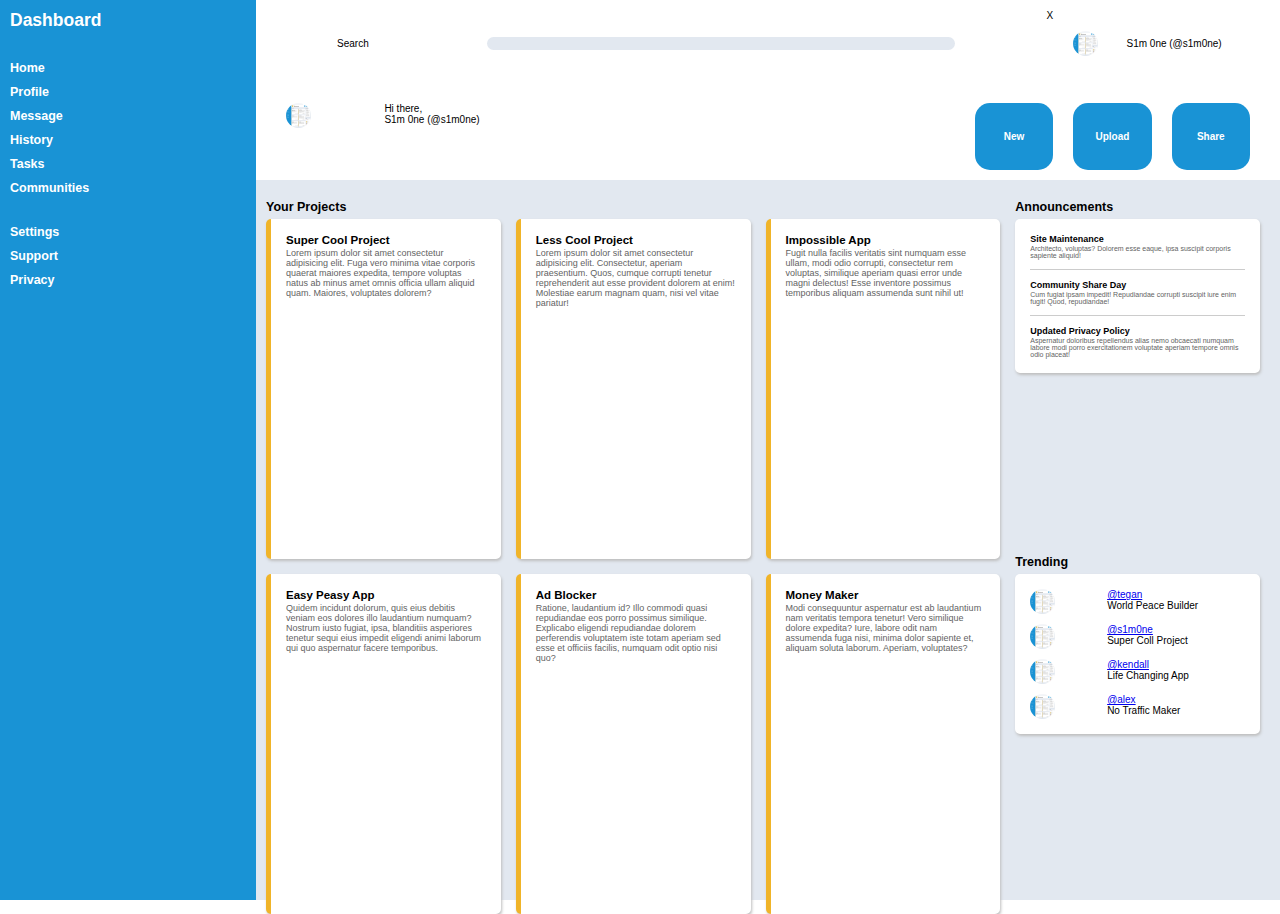
==== odin-admin-dashboard/index.html @ 862b1d37 "Odin Admin Dashboard: Initiate the project" ====
<!DOCTYPE html>
<html lang="en">

<head>
    <meta charset="UTF-8">
    <meta name="viewport" content="width=device-width, initial-scale=1.0">
    <title>Odin Admin Dashboard</title>
    <link rel="stylesheet" href="./assets/css/styles.css">
</head>

<body>
    <header>
        <form class="search-form" action="">
            <button type="submit">Search</button>
            <label for="search">Search box </label>
            <input type="text" name="search" id="search">
        </form>
        <div class="notifications">X</div>
        <div class="profile-link">
            <img src="./refs/dashboard-project.png" alt="Profile picture." width="25" height="25">
            <a class="name-link">S1m 0ne (@s1m0ne)</a>
        </div>
        <img src="./refs/dashboard-project.png" alt="Profile picture." width="25" height="25">
        <div class="name-greeting">
            <div class="greeting">Hi there,</div>
            <div class="name">S1m 0ne (@s1m0ne)</div>
        </div>
        <button type="button" class="blue-btn">New</button>
        <button type="button" class="blue-btn">Upload</button>
        <button type="button" class="blue-btn">Share</button>
    </header>
    <nav>
        <div><span class="logo"></span>Dashboard</div>
        <ul class="main-links">
            <li class="main-link"><span class="icon"></span>Home</li>
            <li class="main-link"><span class="icon"></span>Profile</li>
            <li class="main-link"><span class="icon"></span>Message</li>
            <li class="main-link"><span class="icon"></span>History</li>
            <li class="main-link"><span class="icon"></span>Tasks</li>
            <li class="main-link"><span class="icon"></span>Communities</li>
        </ul>
        <ul class="conf-links">
            <li class="conf-link"><span class="icon"></span>Settings</li>
            <li class="conf-link"><span class="icon"></span>Support</li>
            <li class="conf-link"><span class="icon"></span>Privacy</li>
        </ul>
    </nav>
    <main>
        <section class="projects">
            <div class="sec-title">Your Projects</div>
            <div class="cards">
                <div class="card">
                    <div class="card-title">Super Cool Project</div>
                    <div class="card-body">
                        Lorem ipsum dolor sit amet consectetur adipisicing elit. Fuga vero minima vitae corporis quaerat
                        maiores expedita, tempore voluptas natus ab minus amet omnis officia ullam aliquid quam.
                        Maiores,
                        voluptates dolorem?
                    </div>
                    <div class="card-footer"></div>
                </div>
                <div class="card">
                    <div class="card-title">Less Cool Project</div>
                    <div class="card-body">
                        Lorem ipsum dolor sit amet consectetur adipisicing elit. Consectetur, aperiam praesentium. Quos,
                        cumque corrupti tenetur reprehenderit aut esse provident dolorem at enim! Molestiae earum magnam
                        quam, nisi vel vitae pariatur!
                    </div>
                    <div class="card-footer"></div>
                </div>
                <div class="card">
                    <div class="card-title">Impossible App</div>
                    <div class="card-body">
                        Fugit nulla facilis veritatis sint numquam esse ullam, modi odio corrupti, consectetur rem
                        voluptas,
                        similique aperiam quasi error unde magni delectus! Esse inventore possimus temporibus aliquam
                        assumenda sunt nihil ut!
                    </div>
                    <div class="card-footer"></div>
                </div>
                <div class="card">
                    <div class="card-title">Easy Peasy App</div>
                    <div class="card-body">
                        Quidem incidunt dolorum, quis eius debitis veniam eos dolores illo laudantium numquam? Nostrum
                        iusto
                        fugiat, ipsa, blanditiis asperiores tenetur sequi eius impedit eligendi animi laborum qui quo
                        aspernatur facere temporibus.
                    </div>
                    <div class="card-footer"></div>
                </div>
                <div class="card">
                    <div class="card-title">Ad Blocker</div>
                    <div class="card-body">
                        Ratione, laudantium id? Illo commodi quasi repudiandae eos porro possimus similique. Explicabo
                        eligendi repudiandae dolorem perferendis voluptatem iste totam aperiam sed esse et officiis
                        facilis,
                        numquam odit optio nisi quo?
                    </div>
                    <div class="card-footer"></div>
                </div>
                <div class="card">
                    <div class="card-title">Money Maker</div>
                    <div class="card-body">
                        Modi consequuntur aspernatur est ab laudantium nam veritatis tempora tenetur! Vero similique
                        dolore
                        expedita? Iure, labore odit nam assumenda fuga nisi, minima dolor sapiente et, aliquam soluta
                        laborum. Aperiam, voluptates?
                    </div>
                    <div class="card-footer"></div>
                </div>
            </div>
        </section>
        <section class="announcements">
            <div class="sec-title">Announcements</div>
            <div class="card">
                <div class="announcement">
                    <div class="announce-head">Site Maintenance</div>
                    <div class="announce-body">
                        Architecto, voluptas? Dolorem esse eaque, ipsa
                        suscipit corporis sapiente aliquid!
                    </div>
                </div>
                <div class="announcement">
                    <div class="announce-head">Community Share Day</div>
                    <div class="announce-body">
                        Cum fugiat ipsam impedit! Repudiandae corrupti suscipit iure
                        enim fugit! Quod, repudiandae!
                    </div>
                </div>
                <div class="announcement">
                    <div class="announce-head">Updated Privacy Policy</div>
                    <div class="announce-body">
                        Aspernatur doloribus repellendus alias nemo obcaecati numquam labore modi porro exercitationem
                        voluptate aperiam tempore omnis odio placeat!
                    </div>
                </div>
            </div>
        </section>
        <section class="trending">
            <div class="sec-title">Trending</div>
            <div class="card trendy-profiles">
                <img src="./refs/dashboard-project.png" alt="Profile picture." width="25" height="25">
                <div class="trendy-info">
                    <div class="trendy-name"><a href="#">@tegan</a></div>
                    <div class="trendy-about">World Peace Builder</div>
                </div>
                <img src="./refs/dashboard-project.png" alt="Profile picture." width="25" height="25">
                <div class="trendy-info">
                    <div class="trendy-name"><a href="#">@s1m0ne</a></div>
                    <div class="trendy-about">Super Coll Project</div>
                </div>
                <img src="./refs/dashboard-project.png" alt="Profile picture." width="25" height="25">
                <div class="trendy-info">
                    <div class="trendy-name"><a href="#">@kendall</a></div>
                    <div class="trendy-about">Life Changing App</div>
                </div>
                <img src="./refs/dashboard-project.png" alt="Profile picture." width="25" height="25">
                <div class="trendy-info">
                    <div class="trendy-name"><a href="#">@alex</a></div>
                    <div class="trendy-about">No Traffic Maker</div>
                </div>
            </div>
        </section>
    </main>
</body>

</html>
---- odin-admin-dashboard/assets/css/styles.css ----
:root {
    font-size: 10px;

    --odin-blue: #1993d5;
    --odin-orange: #f0b429;
    --odin-mid-gray: #e2e8f0;
    --odin-dark-gray: #636363;
    --odin-box-shadow: 1px 2px 3px 0px #bfbfbf;
}

h1,
h2,
h3,
h4,
h5,
h6 {
    margin: 0;
    padding: 0;
    font-weight: bold;
}

ul {
    list-style: none;
    padding: 0;
    margin: 0;
}


input,
button {
    -webkit-appearance: none;
    appearance: none;
    border: none;
    outline: none;
    box-shadow: none;
    font: inherit;
}

button {
    cursor: pointer;
}

img {
    aspect-ratio: 1;
    border-radius: 50%;
}

html {
    box-sizing: border-box;
    font-size: 100%;
    font-family: sans-serif;
}

*,
*::before,
*::after {
    box-sizing: inherit;
}

body {
    margin: 0;
    padding: 0;
    height: 100vh;
    height: 100svh;
    display: grid;
    grid-template-columns: 1fr 4fr;
    grid-template-rows: 1fr 4fr;
}

header {
    grid-column: 2;
    background-color: #fff;
    padding: 1rem 3rem;
    display: grid;
    grid-template-columns: repeat(10, 1fr);
    gap: 2.5rem 2rem;

    >form {
        grid-column: 1 / 8;
        display: grid;
        grid-template-columns: 2fr 1fr 7fr;
        align-items: center;

        label {
            visibility: hidden;
            width: .5rem;
            padding: 0;
            margin: 0;
        }

        input {
            background-color: var(--odin-mid-gray);
            border-radius: 1rem;
            width: auto;
            margin: 0;
        }

        button {
            background-color: transparent;
            padding: 0;
            margin: 0;
        }
    }

    div.notifications {
        justify-self: end;
    }

    div.profile-link {
        grid-column: 9 / 11;
        display: grid;
        grid-template-columns: auto auto;
        align-items: center;
    }

    div.name-greeting {
        grid-column: 2 / 8;
    }

    button.blue-btn {
        padding: .5rem 2rem;
        background-color: var(--odin-blue);
        border-radius: 1.5rem;
        color: #fff;
        font-weight: bold;
    }
}

nav {
    grid-column: 1;
    grid-row: 1 / -1;
    background-color: var(--odin-blue);
    padding: 1rem;
    font-size: 1.25rem;
    font-weight: bold;
    color: #fff;
    display: grid;
    grid-template-columns: 1fr;
    align-content: start;
    row-gap: 3rem;

    >div:first-of-type {
        font-size: 1.75rem;
    }

    li:not(:last-of-type) {
        margin-bottom: 1rem;
    }
}

main {
    grid-column: 2;
    grid-row: 2 / -1;
    background-color: var(--odin-mid-gray);
    padding: 2rem 1rem;
    padding-right: 2rem;
    display: grid;
    grid-template-columns: 3fr 1fr;
    grid-template-rows: 50% 50%;
    gap: 1.5rem;

    .sec-title {
        font-size: 1.25rem;
        font-weight: bold;
        margin-bottom: .5rem;
    }

    .card {
        background-color: #fff;
        border-radius: .5rem;
        box-shadow: var(--odin-box-shadow);
        padding: 1.5rem;
    }

    .projects {
        grid-column: 1;
        grid-row: 1 / 3;

        .cards {
            grid-row: 1 / 3;
            height: 100%;
            display: grid;
            grid-template-columns: repeat(auto-fit, minmax(20rem, 1fr));
            gap: 1.5rem;
            align-items: stretch;

            .card {
                border-left: .5rem solid var(--odin-orange);
                /* height: 12rem; */

                .card-title {
                    font-size: 1.15rem;
                    font-weight: bold;
                    margin-bottom: .15rem;
                }

                .card-body {
                    font-size: 90%;
                    color: var(--odin-dark-gray);
                }
            }
        }
    }

    .announcements {

        .announcement {
            .announce-head {
                font-size: 90%;
                font-weight: bold;
                margin-bottom: .1rem;
            }

            .announce-body {
                font-size: 70%;
                color: var(--odin-dark-gray);
            }

            &:not(:last-of-type) {
                border-bottom: 1px solid #ccc;
                padding-bottom: 1rem;
                margin-bottom: 1rem;
            }
        }
    }

    .trending {

        .trendy-profiles {
            display: grid;
            grid-template-columns: auto auto;
            gap: 1rem .5rem;
        }
    }
}
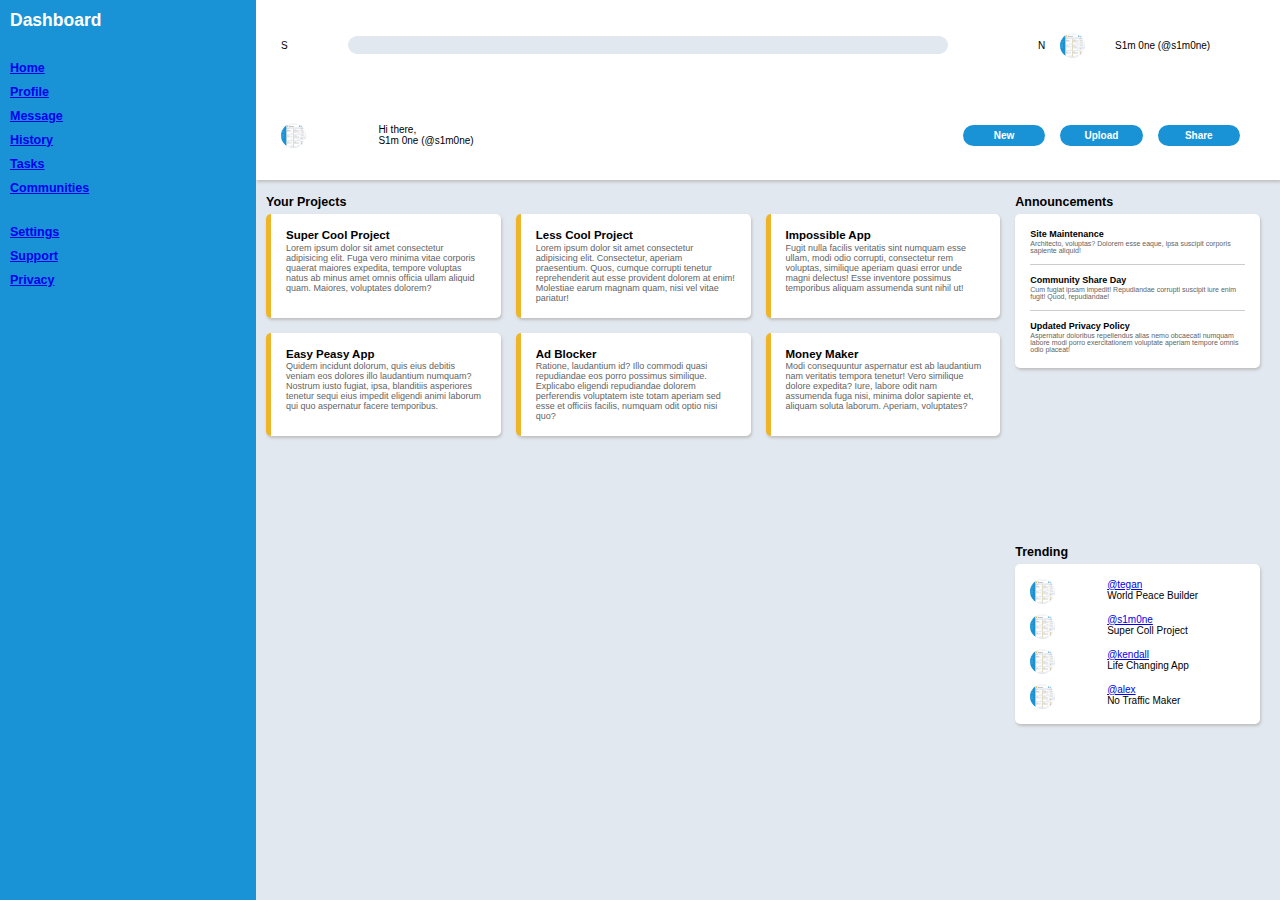
==== commit 816187e2: "Odin Admin Dashboard: First setup the layout" ====
--- a/odin-admin-dashboard/index.html
+++ b/odin-admin-dashboard/index.html
@@ -11,11 +11,13 @@
 <body>
     <header>
         <form class="search-form" action="">
-            <button type="submit">Search</button>
-            <label for="search">Search box </label>
-            <input type="text" name="search" id="search">
+            <button type="submit">S</button>
+            <label for="search">
+                <span>Search</span>
+                <input type="text" name="search" id="search">
+            </label>
         </form>
-        <div class="notifications">X</div>
+        <div class="notifications">N</div>
         <div class="profile-link">
             <img src="./refs/dashboard-project.png" alt="Profile picture." width="25" height="25">
             <a class="name-link">S1m 0ne (@s1m0ne)</a>
@@ -32,17 +34,17 @@
     <nav>
         <div><span class="logo"></span>Dashboard</div>
         <ul class="main-links">
-            <li class="main-link"><span class="icon"></span>Home</li>
-            <li class="main-link"><span class="icon"></span>Profile</li>
-            <li class="main-link"><span class="icon"></span>Message</li>
-            <li class="main-link"><span class="icon"></span>History</li>
-            <li class="main-link"><span class="icon"></span>Tasks</li>
-            <li class="main-link"><span class="icon"></span>Communities</li>
+            <li class="main-link"><span class="icon"></span><a href="#">Home</a></li>
+            <li class="main-link"><span class="icon"></span><a href="#">Profile</a></li>
+            <li class="main-link"><span class="icon"></span><a href="#">Message</a></li>
+            <li class="main-link"><span class="icon"></span><a href="#">History</a></li>
+            <li class="main-link"><span class="icon"></span><a href="#">Tasks</a></li>
+            <li class="main-link"><span class="icon"></span><a href="#">Communities</a></li>
         </ul>
         <ul class="conf-links">
-            <li class="conf-link"><span class="icon"></span>Settings</li>
-            <li class="conf-link"><span class="icon"></span>Support</li>
-            <li class="conf-link"><span class="icon"></span>Privacy</li>
+            <li class="conf-link"><span class="icon"></span><a href="#">Settings</a></li>
+            <li class="conf-link"><span class="icon"></span><a href="#">Support</a></li>
+            <li class="conf-link"><span class="icon"></span><a href="#">Privacy</a></li>
         </ul>
     </nav>
     <main>
--- a/odin-admin-dashboard/assets/css/styles.css
+++ b/odin-admin-dashboard/assets/css/styles.css
@@ -58,6 +58,8 @@
 }
 
 body {
+
+    background-color: var(--odin-mid-gray);
     margin: 0;
     padding: 0;
     height: 100vh;
@@ -70,35 +72,49 @@
 header {
     grid-column: 2;
     background-color: #fff;
-    padding: 1rem 3rem;
+    padding: .25rem 2.5rem;
+    padding-right: 4rem;
+    box-shadow: var(--odin-box-shadow);
     display: grid;
     grid-template-columns: repeat(10, 1fr);
-    gap: 2.5rem 2rem;
+    align-items: center;
+    gap: .5rem 1.5rem;
 
     >form {
         grid-column: 1 / 8;
         display: grid;
-        grid-template-columns: 2fr 1fr 7fr;
+        grid-template-columns: 1fr 9fr;
         align-items: center;
-
-        label {
-            visibility: hidden;
-            width: .5rem;
-            padding: 0;
-            margin: 0;
-        }
-
-        input {
-            background-color: var(--odin-mid-gray);
-            border-radius: 1rem;
-            width: auto;
-            margin: 0;
-        }
 
         button {
             background-color: transparent;
             padding: 0;
             margin: 0;
+            text-align: left;
+        }
+
+        label {
+            padding: 0;
+            margin: 0;
+            position: relative;
+
+            span {
+                position: absolute;
+                top: .5rem;
+                left: 1rem;
+                color: var(--odin-mid-gray);
+                z-index: -1;
+                visibility: hidden;
+            }
+
+            input {
+                background-color: var(--odin-mid-gray);
+                border-radius: 1rem;
+                width: 100%;
+                margin: 0;
+                padding: .35rem .75rem;
+                color: var(--odin-dark-gray);
+            }
         }
     }
 
@@ -118,7 +134,7 @@
     }
 
     button.blue-btn {
-        padding: .5rem 2rem;
+        padding: .5rem 1.75rem;
         background-color: var(--odin-blue);
         border-radius: 1.5rem;
         color: #fff;
@@ -151,12 +167,11 @@
 main {
     grid-column: 2;
     grid-row: 2 / -1;
-    background-color: var(--odin-mid-gray);
-    padding: 2rem 1rem;
+    padding: 1.5rem 1rem;
     padding-right: 2rem;
     display: grid;
     grid-template-columns: 3fr 1fr;
-    grid-template-rows: 50% 50%;
+    grid-template-rows: auto auto;
     gap: 1.5rem;
 
     .sec-title {
@@ -177,8 +192,6 @@
         grid-row: 1 / 3;
 
         .cards {
-            grid-row: 1 / 3;
-            height: 100%;
             display: grid;
             grid-template-columns: repeat(auto-fit, minmax(20rem, 1fr));
             gap: 1.5rem;
@@ -203,6 +216,7 @@
     }
 
     .announcements {
+        grid-row: 1;
 
         .announcement {
             .announce-head {
@@ -225,6 +239,7 @@
     }
 
     .trending {
+        grid-row: 2;
 
         .trendy-profiles {
             display: grid;
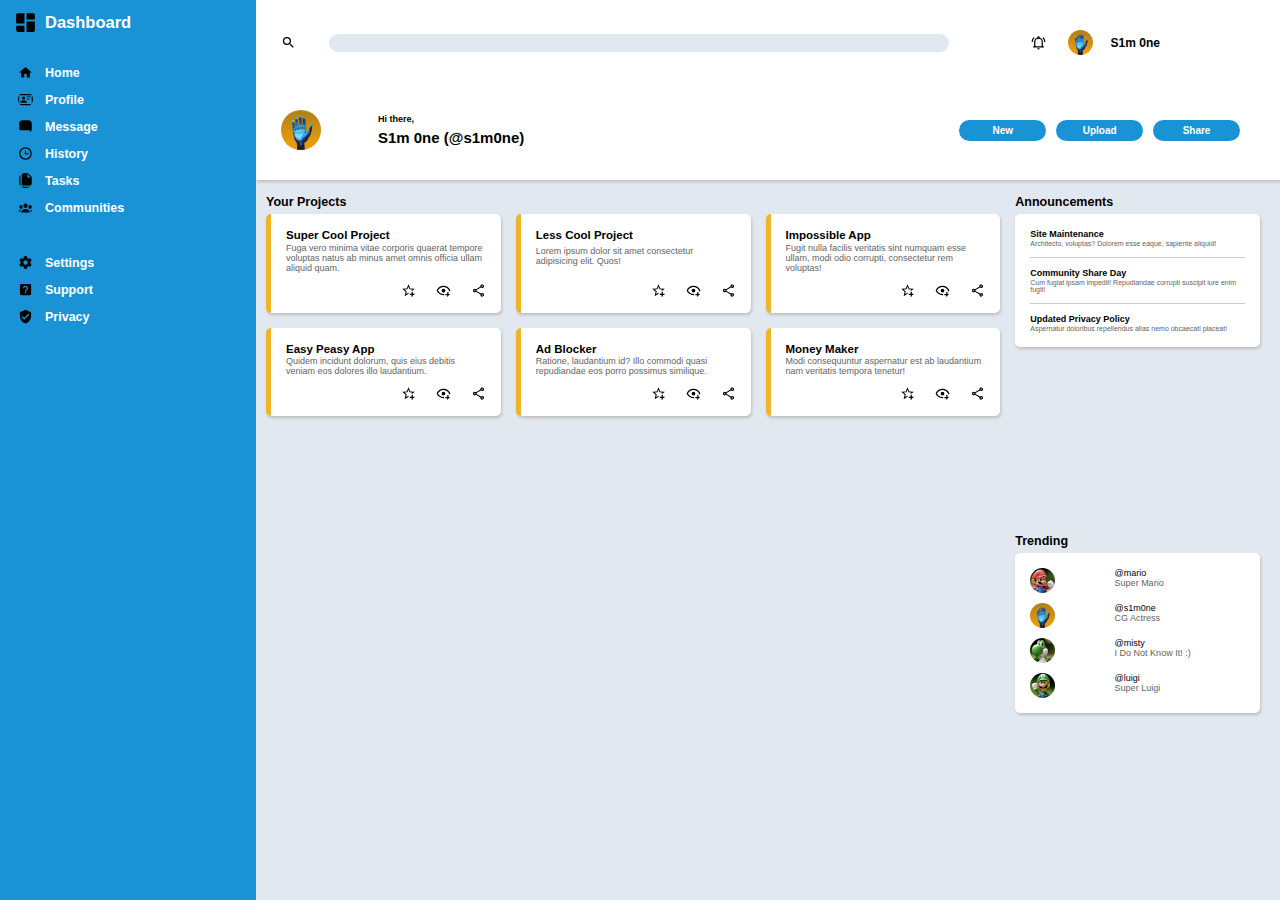
==== commit 110a3abb: "Odin Admin Dashboard: Add icons and images" ====
--- a/odin-admin-dashboard/index.html
+++ b/odin-admin-dashboard/index.html
@@ -11,18 +11,21 @@
 <body>
     <header>
         <form class="search-form" action="">
-            <button type="submit">S</button>
+            <button type="submit">
+                <img class="icon" src="./assets/icons/magnify.svg" alt="Magnify icon" width="15" height="15">
+            </button>
             <label for="search">
                 <span>Search</span>
                 <input type="text" name="search" id="search">
             </label>
         </form>
-        <div class="notifications">N</div>
+        <img class="notifications icon" src="./assets/icons/bell-ring-outline.svg" alt="Bell icon" width="15"
+            height="15">
         <div class="profile-link">
-            <img src="./refs/dashboard-project.png" alt="Profile picture." width="25" height="25">
-            <a class="name-link">S1m 0ne (@s1m0ne)</a>
+            <img src="./assets/images/cg-hand.jpg" alt="Profile picture" width="25" height="25">
+            <a class="name-link">S1m 0ne</a>
         </div>
-        <img src="./refs/dashboard-project.png" alt="Profile picture." width="25" height="25">
+        <img src="./assets/images/cg-hand.jpg" alt="Profile picture" width="40" height="40">
         <div class="name-greeting">
             <div class="greeting">Hi there,</div>
             <div class="name">S1m 0ne (@s1m0ne)</div>
@@ -32,19 +35,50 @@
         <button type="button" class="blue-btn">Share</button>
     </header>
     <nav>
-        <div><span class="logo"></span>Dashboard</div>
-        <ul class="main-links">
-            <li class="main-link"><span class="icon"></span><a href="#">Home</a></li>
-            <li class="main-link"><span class="icon"></span><a href="#">Profile</a></li>
-            <li class="main-link"><span class="icon"></span><a href="#">Message</a></li>
-            <li class="main-link"><span class="icon"></span><a href="#">History</a></li>
-            <li class="main-link"><span class="icon"></span><a href="#">Tasks</a></li>
-            <li class="main-link"><span class="icon"></span><a href="#">Communities</a></li>
-        </ul>
-        <ul class="conf-links">
-            <li class="conf-link"><span class="icon"></span><a href="#">Settings</a></li>
-            <li class="conf-link"><span class="icon"></span><a href="#">Support</a></li>
-            <li class="conf-link"><span class="icon"></span><a href="#">Privacy</a></li>
+        <ul class="nav-links">
+            <li class="nav-head">
+                <img class="logo icon" src="./assets/icons/view-dashboard.svg" alt="Dashboard icon" width="25"
+                    height="25">
+                <span>Dashboard</span>
+            </li>
+            <li class="nav-link main first">
+                <img class="icon" src="./assets/icons/home.svg" alt="Home icon" width="15" height="15">
+                <a href="#">Home</a>
+            </li>
+            <li class="nav-link main">
+                <img class="icon" src="./assets/icons/card-account-details-outline.svg" alt="Profile account icon"
+                    width="15" height="15">
+                <a href="#">Profile</a>
+            </li>
+            <li class="nav-link main">
+                <img class="icon" src="./assets/icons/message-reply.svg" alt="Message icon" width="15" height="15">
+                <a href="#">Message</a>
+            </li>
+            <li class="nav-link main">
+                <img class="icon" src="./assets/icons/clock-time-three-outline.svg" alt="Clock icon" width="15"
+                    height="15">
+                <a href="#">History</a>
+            </li>
+            <li class="nav-link main">
+                <img class="icon" src="./assets/icons/file-multiple.svg" alt="File icon" width="15" height="15">
+                <a href="#">Tasks</a>
+            </li>
+            <li class="nav-link main">
+                <img class="icon" src="./assets/icons/account-group.svg" alt="People group icon" width="15" height="15">
+                <a href="#">Communities</a>
+            </li>
+            <li class="nav-link conf first">
+                <img class="icon" src="./assets/icons/cog.svg" alt="Cog icon" width="15" height="15">
+                <a href="#">Settings</a>
+            </li>
+            <li class="nav-link conf">
+                <img class="icon" src="./assets/icons/help-box.svg" alt="Help icon" width="15" height="15">
+                <a href="#">Support</a>
+            </li>
+            <li class="nav-link conf">
+                <img class="icon" src="./assets/icons/shield-check.svg" alt="Shield icon" width="15" height="15">
+                <a href="#">Privacy</a>
+            </li>
         </ul>
     </nav>
     <main>
@@ -54,61 +88,88 @@
                 <div class="card">
                     <div class="card-title">Super Cool Project</div>
                     <div class="card-body">
-                        Lorem ipsum dolor sit amet consectetur adipisicing elit. Fuga vero minima vitae corporis quaerat
-                        maiores expedita, tempore voluptas natus ab minus amet omnis officia ullam aliquid quam.
-                        Maiores,
-                        voluptates dolorem?
-                    </div>
-                    <div class="card-footer"></div>
+                        Fuga vero minima vitae corporis quaerat tempore voluptas natus ab minus amet omnis officia ullam
+                        aliquid quam.
+                    </div>
+                    <div class="card-footer">
+                        <img class="icon" src="./assets/icons/star-plus-outline.svg" alt="Star plus icon" width="15"
+                            height="15">
+                        <img class="icon" src="./assets/icons/eye-plus-outline.svg" alt="Eye plus icon" width="15"
+                            height="15">
+                        <img class="icon" src="./assets/icons/share-variant-outline.svg" alt="Share icon" width="15"
+                            height="15">
+                    </div>
                 </div>
                 <div class="card">
                     <div class="card-title">Less Cool Project</div>
                     <div class="card-body">
-                        Lorem ipsum dolor sit amet consectetur adipisicing elit. Consectetur, aperiam praesentium. Quos,
-                        cumque corrupti tenetur reprehenderit aut esse provident dolorem at enim! Molestiae earum magnam
-                        quam, nisi vel vitae pariatur!
-                    </div>
-                    <div class="card-footer"></div>
+                        Lorem ipsum dolor sit amet consectetur adipisicing elit. Quos!
+                    </div>
+                    <div class="card-footer">
+                        <img class="icon" src="./assets/icons/star-plus-outline.svg" alt="Star plus icon" width="15"
+                            height="15">
+                        <img class="icon" src="./assets/icons/eye-plus-outline.svg" alt="Eye plus icon" width="15"
+                            height="15">
+                        <img class="icon" src="./assets/icons/share-variant-outline.svg" alt="Share icon" width="15"
+                            height="15">
+                    </div>
                 </div>
                 <div class="card">
                     <div class="card-title">Impossible App</div>
                     <div class="card-body">
                         Fugit nulla facilis veritatis sint numquam esse ullam, modi odio corrupti, consectetur rem
-                        voluptas,
-                        similique aperiam quasi error unde magni delectus! Esse inventore possimus temporibus aliquam
-                        assumenda sunt nihil ut!
-                    </div>
-                    <div class="card-footer"></div>
+                        voluptas!
+                    </div>
+                    <div class="card-footer">
+                        <img class="icon" src="./assets/icons/star-plus-outline.svg" alt="Star plus icon" width="15"
+                            height="15">
+                        <img class="icon" src="./assets/icons/eye-plus-outline.svg" alt="Eye plus icon" width="15"
+                            height="15">
+                        <img class="icon" src="./assets/icons/share-variant-outline.svg" alt="Share icon" width="15"
+                            height="15">
+                    </div>
                 </div>
                 <div class="card">
                     <div class="card-title">Easy Peasy App</div>
                     <div class="card-body">
-                        Quidem incidunt dolorum, quis eius debitis veniam eos dolores illo laudantium numquam? Nostrum
-                        iusto
-                        fugiat, ipsa, blanditiis asperiores tenetur sequi eius impedit eligendi animi laborum qui quo
-                        aspernatur facere temporibus.
-                    </div>
-                    <div class="card-footer"></div>
+                        Quidem incidunt dolorum, quis eius debitis veniam eos dolores illo laudantium.
+                    </div>
+                    <div class="card-footer">
+                        <img class="icon" src="./assets/icons/star-plus-outline.svg" alt="Star plus icon" width="15"
+                            height="15">
+                        <img class="icon" src="./assets/icons/eye-plus-outline.svg" alt="Eye plus icon" width="15"
+                            height="15">
+                        <img class="icon" src="./assets/icons/share-variant-outline.svg" alt="Share icon" width="15"
+                            height="15">
+                    </div>
                 </div>
                 <div class="card">
                     <div class="card-title">Ad Blocker</div>
                     <div class="card-body">
-                        Ratione, laudantium id? Illo commodi quasi repudiandae eos porro possimus similique. Explicabo
-                        eligendi repudiandae dolorem perferendis voluptatem iste totam aperiam sed esse et officiis
-                        facilis,
-                        numquam odit optio nisi quo?
-                    </div>
-                    <div class="card-footer"></div>
+                        Ratione, laudantium id? Illo commodi quasi repudiandae eos porro possimus similique.
+                    </div>
+                    <div class="card-footer">
+                        <img class="icon" src="./assets/icons/star-plus-outline.svg" alt="Star plus icon" width="15"
+                            height="15">
+                        <img class="icon" src="./assets/icons/eye-plus-outline.svg" alt="Eye plus icon" width="15"
+                            height="15">
+                        <img class="icon" src="./assets/icons/share-variant-outline.svg" alt="Share icon" width="15"
+                            height="15">
+                    </div>
                 </div>
                 <div class="card">
                     <div class="card-title">Money Maker</div>
                     <div class="card-body">
-                        Modi consequuntur aspernatur est ab laudantium nam veritatis tempora tenetur! Vero similique
-                        dolore
-                        expedita? Iure, labore odit nam assumenda fuga nisi, minima dolor sapiente et, aliquam soluta
-                        laborum. Aperiam, voluptates?
-                    </div>
-                    <div class="card-footer"></div>
+                        Modi consequuntur aspernatur est ab laudantium nam veritatis tempora tenetur!
+                    </div>
+                    <div class="card-footer">
+                        <img class="icon" src="./assets/icons/star-plus-outline.svg" alt="Star plus icon" width="15"
+                            height="15">
+                        <img class="icon" src="./assets/icons/eye-plus-outline.svg" alt="Eye plus icon" width="15"
+                            height="15">
+                        <img class="icon" src="./assets/icons/share-variant-outline.svg" alt="Share icon" width="15"
+                            height="15">
+                    </div>
                 </div>
             </div>
         </section>
@@ -118,22 +179,20 @@
                 <div class="announcement">
                     <div class="announce-head">Site Maintenance</div>
                     <div class="announce-body">
-                        Architecto, voluptas? Dolorem esse eaque, ipsa
-                        suscipit corporis sapiente aliquid!
+                        Architecto, voluptas? Dolorem esse eaque, sapiente aliquid!
                     </div>
                 </div>
                 <div class="announcement">
                     <div class="announce-head">Community Share Day</div>
                     <div class="announce-body">
                         Cum fugiat ipsam impedit! Repudiandae corrupti suscipit iure
-                        enim fugit! Quod, repudiandae!
+                        enim fugit!
                     </div>
                 </div>
                 <div class="announcement">
                     <div class="announce-head">Updated Privacy Policy</div>
                     <div class="announce-body">
-                        Aspernatur doloribus repellendus alias nemo obcaecati numquam labore modi porro exercitationem
-                        voluptate aperiam tempore omnis odio placeat!
+                        Aspernatur doloribus repellendus alias nemo obcaecati placeat!
                     </div>
                 </div>
             </div>
@@ -141,25 +200,25 @@
         <section class="trending">
             <div class="sec-title">Trending</div>
             <div class="card trendy-profiles">
-                <img src="./refs/dashboard-project.png" alt="Profile picture." width="25" height="25">
-                <div class="trendy-info">
-                    <div class="trendy-name"><a href="#">@tegan</a></div>
-                    <div class="trendy-about">World Peace Builder</div>
-                </div>
-                <img src="./refs/dashboard-project.png" alt="Profile picture." width="25" height="25">
+                <img src="./assets/images/mario_03.jpg" alt="Profile picture." width="25" height="25">
+                <div class="trendy-info">
+                    <div class="trendy-name"><a href="#">@mario</a></div>
+                    <div class="trendy-about">Super Mario</div>
+                </div>
+                <img src="./assets/images/cg-hand.jpg" alt="Profile picture." width="25" height="25">
                 <div class="trendy-info">
                     <div class="trendy-name"><a href="#">@s1m0ne</a></div>
-                    <div class="trendy-about">Super Coll Project</div>
-                </div>
-                <img src="./refs/dashboard-project.png" alt="Profile picture." width="25" height="25">
-                <div class="trendy-info">
-                    <div class="trendy-name"><a href="#">@kendall</a></div>
-                    <div class="trendy-about">Life Changing App</div>
-                </div>
-                <img src="./refs/dashboard-project.png" alt="Profile picture." width="25" height="25">
-                <div class="trendy-info">
-                    <div class="trendy-name"><a href="#">@alex</a></div>
-                    <div class="trendy-about">No Traffic Maker</div>
+                    <div class="trendy-about">CG Actress</div>
+                </div>
+                <img src="./assets/images/mario_02.jpg" alt="Profile picture." width="25" height="25">
+                <div class="trendy-info">
+                    <div class="trendy-name"><a href="#">@misty</a></div>
+                    <div class="trendy-about">I Do Not Know It! :)</div>
+                </div>
+                <img src="./assets/images/mario_01.jpg" alt="Profile picture." width="25" height="25">
+                <div class="trendy-info">
+                    <div class="trendy-name"><a href="#">@luigi</a></div>
+                    <div class="trendy-about">Super Luigi</div>
                 </div>
             </div>
         </section>
--- a/odin-admin-dashboard/assets/css/styles.css
+++ b/odin-admin-dashboard/assets/css/styles.css
@@ -25,6 +25,12 @@
     margin: 0;
 }
 
+a {
+    text-decoration: none;
+    font: inherit;
+    color: inherit;
+    cursor: pointer;
+}
 
 input,
 button {
@@ -43,6 +49,11 @@
 img {
     aspect-ratio: 1;
     border-radius: 50%;
+    cursor: pointer;
+}
+
+.icon {
+    cursor: initial;
 }
 
 html {
@@ -72,18 +83,18 @@
 header {
     grid-column: 2;
     background-color: #fff;
-    padding: .25rem 2.5rem;
+    padding: .5rem 2.5rem;
     padding-right: 4rem;
     box-shadow: var(--odin-box-shadow);
     display: grid;
     grid-template-columns: repeat(10, 1fr);
     align-items: center;
-    gap: .5rem 1.5rem;
+    gap: .5rem 1rem;
 
     >form {
         grid-column: 1 / 8;
         display: grid;
-        grid-template-columns: 1fr 9fr;
+        grid-template-columns: 1fr 13fr;
         align-items: center;
 
         button {
@@ -91,6 +102,11 @@
             padding: 0;
             margin: 0;
             text-align: left;
+
+            img.icon {
+                vertical-align: middle;
+                cursor: pointer;
+            }
         }
 
         label {
@@ -118,19 +134,40 @@
         }
     }
 
-    div.notifications {
+    .notifications {
         justify-self: end;
-    }
-
-    div.profile-link {
+        cursor: pointer;
+    }
+
+    .profile-link {
         grid-column: 9 / 11;
+        justify-self: start;
         display: grid;
-        grid-template-columns: auto auto;
+        grid-template-columns: 1fr 1fr;
         align-items: center;
-    }
-
-    div.name-greeting {
+        justify-items: center;
+        column-gap: .5rem;
+
+
+        .name-link {
+            font-size: 1.2rem;
+            font-weight: bold;
+        }
+    }
+
+    .name-greeting {
         grid-column: 2 / 8;
+
+        .name {
+            font-size: 1.5rem;
+            font-weight: bold;
+            margin-top: .5rem;
+        }
+
+        .greeting {
+            font-size: 90%;
+            font-weight: bold;
+        }
     }
 
     button.blue-btn {
@@ -155,12 +192,35 @@
     align-content: start;
     row-gap: 3rem;
 
-    >div:first-of-type {
-        font-size: 1.75rem;
+    li {
+        display: grid;
+        grid-template-columns: 3rem auto;
+        align-items: center;
+        column-gap: .5rem;
+
+        img.icon {
+            justify-self: center;
+        }
+    }
+
+    li:first-of-type {
+        font-size: 1.65rem;
     }
 
     li:not(:last-of-type) {
-        margin-bottom: 1rem;
+        margin-bottom: 1.2rem;
+    }
+
+    li.nav-link.main.first {
+        margin-top: 3rem;
+    }
+
+    li.nav-link.conf.first {
+        margin-top: 4rem;
+    }
+
+    img.icon {
+        vertical-align: middle;
     }
 }
 
@@ -199,7 +259,8 @@
 
             .card {
                 border-left: .5rem solid var(--odin-orange);
-                /* height: 12rem; */
+                display: grid;
+                align-items: start;
 
                 .card-title {
                     font-size: 1.15rem;
@@ -211,6 +272,23 @@
                     font-size: 90%;
                     color: var(--odin-dark-gray);
                 }
+
+                .card-footer {
+                    align-self: end;
+                    margin-top: 1rem;
+                    display: grid;
+                    grid-template-columns: min-content min-content min-content;
+                    grid-auto-flow: column;
+                    grid-auto-columns: min-content;
+                    align-items: center;
+                    justify-items: end;
+                    justify-content: end;
+                    column-gap: 2rem;
+
+                    img.icon {
+                        cursor: pointer;
+                    }
+                }
             }
         }
     }
@@ -245,6 +323,15 @@
             display: grid;
             grid-template-columns: auto auto;
             gap: 1rem .5rem;
+
+            .trendy-name,
+            .trendy-about {
+                font-size: 90%;
+            }
+
+            .trendy-about {
+                color: var(--odin-dark-gray);
+            }
         }
     }
 }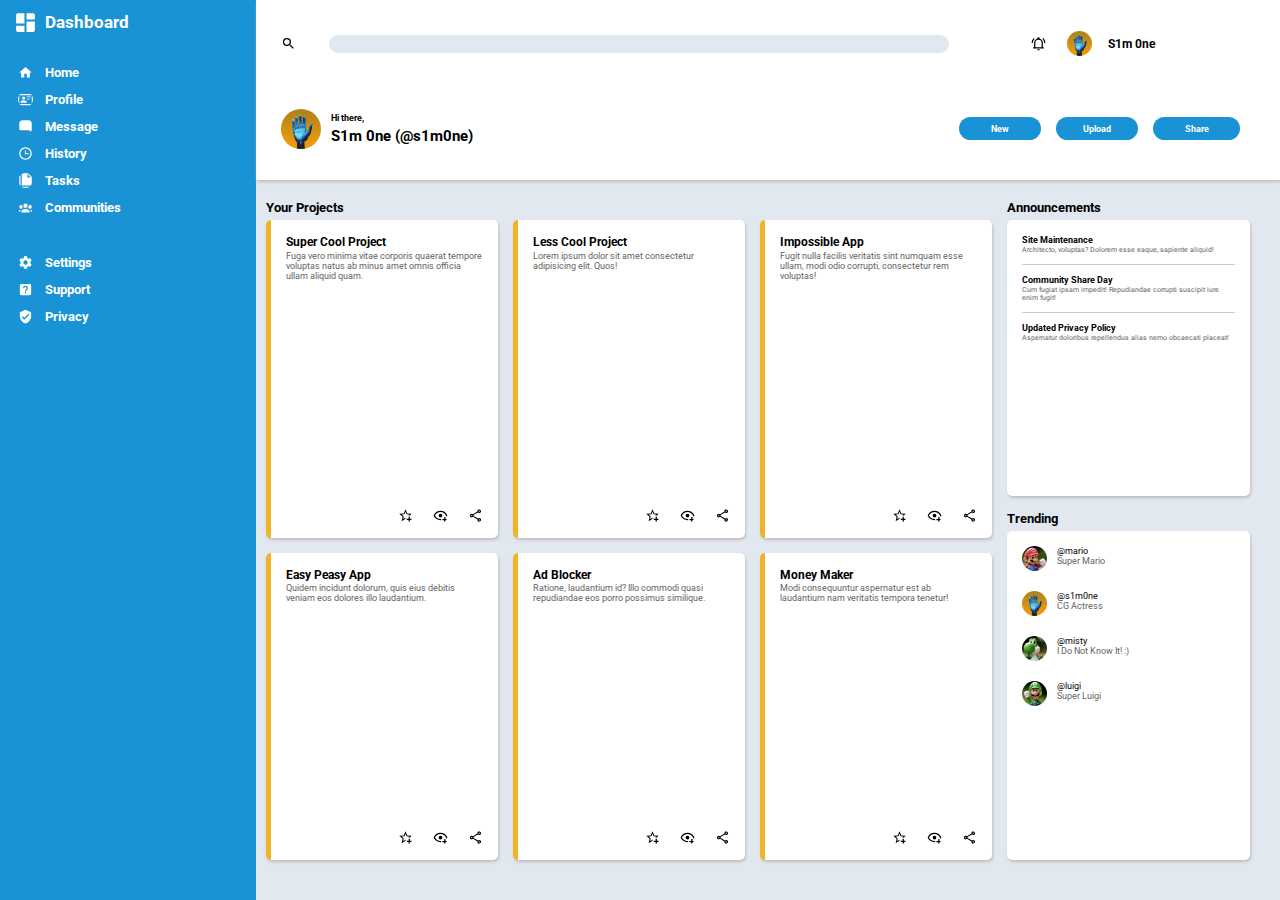
==== commit 7eaf585e: "Odin Admin Dashboard: Rearrange landscape layout + final touches" ====
--- a/odin-admin-dashboard/index.html
+++ b/odin-admin-dashboard/index.html
@@ -9,6 +9,53 @@
 </head>
 
 <body>
+    <nav>
+        <ul class="nav-links">
+            <li class="nav-head">
+                <img class="logo icon" src="./assets/icons/view-dashboard.svg" alt="Dashboard icon" width="25"
+                    height="25">
+                <span>Dashboard</span>
+            </li>
+            <li class="nav-link main first">
+                <img class="icon" src="./assets/icons/home.svg" alt="Home icon" width="15" height="15">
+                <a href="#">Home</a>
+            </li>
+            <li class="nav-link main">
+                <img class="icon" src="./assets/icons/card-account-details-outline.svg" alt="Profile account icon"
+                    width="15" height="15">
+                <a href="#">Profile</a>
+            </li>
+            <li class="nav-link main">
+                <img class="icon" src="./assets/icons/message-reply.svg" alt="Message icon" width="15" height="15">
+                <a href="#">Message</a>
+            </li>
+            <li class="nav-link main">
+                <img class="icon" src="./assets/icons/clock-time-three-outline.svg" alt="Clock icon" width="15"
+                    height="15">
+                <a href="#">History</a>
+            </li>
+            <li class="nav-link main">
+                <img class="icon" src="./assets/icons/file-multiple.svg" alt="File icon" width="15" height="15">
+                <a href="#">Tasks</a>
+            </li>
+            <li class="nav-link main">
+                <img class="icon" src="./assets/icons/account-group.svg" alt="People group icon" width="15" height="15">
+                <a href="#">Communities</a>
+            </li>
+            <li class="nav-link conf first">
+                <img class="icon" src="./assets/icons/cog.svg" alt="Cog icon" width="15" height="15">
+                <a href="#">Settings</a>
+            </li>
+            <li class="nav-link conf">
+                <img class="icon" src="./assets/icons/help-box.svg" alt="Help icon" width="15" height="15">
+                <a href="#">Support</a>
+            </li>
+            <li class="nav-link conf">
+                <img class="icon" src="./assets/icons/shield-check.svg" alt="Shield icon" width="15" height="15">
+                <a href="#">Privacy</a>
+            </li>
+        </ul>
+    </nav>
     <header>
         <form class="search-form" action="">
             <button type="submit">
@@ -25,8 +72,8 @@
             <img src="./assets/images/cg-hand.jpg" alt="Profile picture" width="25" height="25">
             <a class="name-link">S1m 0ne</a>
         </div>
-        <img src="./assets/images/cg-hand.jpg" alt="Profile picture" width="40" height="40">
-        <div class="name-greeting">
+        <div class="name-greeting-pic">
+            <img src="./assets/images/cg-hand.jpg" alt="Profile picture" width="40" height="40">
             <div class="greeting">Hi there,</div>
             <div class="name">S1m 0ne (@s1m0ne)</div>
         </div>
@@ -34,53 +81,6 @@
         <button type="button" class="blue-btn">Upload</button>
         <button type="button" class="blue-btn">Share</button>
     </header>
-    <nav>
-        <ul class="nav-links">
-            <li class="nav-head">
-                <img class="logo icon" src="./assets/icons/view-dashboard.svg" alt="Dashboard icon" width="25"
-                    height="25">
-                <span>Dashboard</span>
-            </li>
-            <li class="nav-link main first">
-                <img class="icon" src="./assets/icons/home.svg" alt="Home icon" width="15" height="15">
-                <a href="#">Home</a>
-            </li>
-            <li class="nav-link main">
-                <img class="icon" src="./assets/icons/card-account-details-outline.svg" alt="Profile account icon"
-                    width="15" height="15">
-                <a href="#">Profile</a>
-            </li>
-            <li class="nav-link main">
-                <img class="icon" src="./assets/icons/message-reply.svg" alt="Message icon" width="15" height="15">
-                <a href="#">Message</a>
-            </li>
-            <li class="nav-link main">
-                <img class="icon" src="./assets/icons/clock-time-three-outline.svg" alt="Clock icon" width="15"
-                    height="15">
-                <a href="#">History</a>
-            </li>
-            <li class="nav-link main">
-                <img class="icon" src="./assets/icons/file-multiple.svg" alt="File icon" width="15" height="15">
-                <a href="#">Tasks</a>
-            </li>
-            <li class="nav-link main">
-                <img class="icon" src="./assets/icons/account-group.svg" alt="People group icon" width="15" height="15">
-                <a href="#">Communities</a>
-            </li>
-            <li class="nav-link conf first">
-                <img class="icon" src="./assets/icons/cog.svg" alt="Cog icon" width="15" height="15">
-                <a href="#">Settings</a>
-            </li>
-            <li class="nav-link conf">
-                <img class="icon" src="./assets/icons/help-box.svg" alt="Help icon" width="15" height="15">
-                <a href="#">Support</a>
-            </li>
-            <li class="nav-link conf">
-                <img class="icon" src="./assets/icons/shield-check.svg" alt="Shield icon" width="15" height="15">
-                <a href="#">Privacy</a>
-            </li>
-        </ul>
-    </nav>
     <main>
         <section class="projects">
             <div class="sec-title">Your Projects</div>
--- a/odin-admin-dashboard/assets/css/styles.css
+++ b/odin-admin-dashboard/assets/css/styles.css
@@ -1,3 +1,5 @@
+@import url('https://fonts.googleapis.com/css2?family=Open+Sans:ital,wght@0,300;0,400;0,600;1,300;1,400;1,600&family=Roboto:ital,wght@0,100;0,300;0,400;0,500;0,700;0,900;1,100;1,300;1,400;1,500;1,700;1,900&display=swap');
+
 :root {
     font-size: 10px;
 
@@ -59,7 +61,8 @@
 html {
     box-sizing: border-box;
     font-size: 100%;
-    font-family: sans-serif;
+    font-family: 'Open Sans', sans-serif;
+    font-family: 'Roboto', sans-serif;
 }
 
 *,
@@ -82,14 +85,15 @@
 
 header {
     grid-column: 2;
+    grid-row: 1;
     background-color: #fff;
-    padding: .5rem 2.5rem;
+    padding: 1rem 2.5rem;
     padding-right: 4rem;
     box-shadow: var(--odin-box-shadow);
     display: grid;
     grid-template-columns: repeat(10, 1fr);
     align-items: center;
-    gap: .5rem 1rem;
+    gap: 1rem;
 
     >form {
         grid-column: 1 / 8;
@@ -155,27 +159,42 @@
         }
     }
 
-    .name-greeting {
-        grid-column: 2 / 8;
+    .name-greeting-pic {
+        grid-column: 1 / 8;
+        display: grid;
+        grid-template-columns: max-content 1fr;
+        grid-template-rows: max-content max-content;
+        gap: 0 1rem;
+
+        >img {
+            grid-row: 1 / 3;
+        }
 
         .name {
+            align-self: start;
             font-size: 1.5rem;
             font-weight: bold;
-            margin-top: .5rem;
+            margin-top: .35rem;
         }
 
         .greeting {
+            align-self: end;
             font-size: 90%;
             font-weight: bold;
         }
     }
 
     button.blue-btn {
-        padding: .5rem 1.75rem;
+        padding: .65rem 1.5rem;
         background-color: var(--odin-blue);
         border-radius: 1.5rem;
         color: #fff;
         font-weight: bold;
+        font-size: 90%;
+
+        &:not(:last-of-type) {
+            margin-right: .5rem;
+        }
     }
 }
 
@@ -187,10 +206,6 @@
     font-size: 1.25rem;
     font-weight: bold;
     color: #fff;
-    display: grid;
-    grid-template-columns: 1fr;
-    align-content: start;
-    row-gap: 3rem;
 
     li {
         display: grid;
@@ -200,6 +215,7 @@
 
         img.icon {
             justify-self: center;
+            filter: invert();
         }
     }
 
@@ -227,12 +243,17 @@
 main {
     grid-column: 2;
     grid-row: 2 / -1;
-    padding: 1.5rem 1rem;
-    padding-right: 2rem;
+    width: 98%;
+    padding: 2rem 1rem 4rem;
     display: grid;
     grid-template-columns: 3fr 1fr;
     grid-template-rows: auto auto;
     gap: 1.5rem;
+
+    >section {
+        display: grid;
+        grid-template-rows: max-content 1fr;
+    }
 
     .sec-title {
         font-size: 1.25rem;
@@ -260,6 +281,7 @@
             .card {
                 border-left: .5rem solid var(--odin-orange);
                 display: grid;
+                grid-template-rows: max-content max-content 1fr;
                 align-items: start;
 
                 .card-title {
@@ -321,8 +343,9 @@
 
         .trendy-profiles {
             display: grid;
-            grid-template-columns: auto auto;
-            gap: 1rem .5rem;
+            grid-template-columns: max-content max-content;
+            grid-auto-rows: max-content;
+            gap: 2rem 1rem;
 
             .trendy-name,
             .trendy-about {
@@ -334,4 +357,57 @@
             }
         }
     }
+}
+
+@media (orientation: portrait) {
+    body {
+        grid-template-columns: 1fr;
+        grid-template-rows: max-content max-content max-content;
+    }
+
+    header,
+    nav,
+    main {
+        grid-column: 1;
+    }
+
+    nav {
+        grid-row: 1;
+
+        li:not(:last-of-type),
+        li.nav-link.main.first,
+        li.nav-link.conf.first {
+            margin: 0;
+            margin: initial;
+        }
+
+        >ul {
+            display: grid;
+            grid-template-columns: repeat(auto-fit, minmax(10rem, 1fr));
+            grid-auto-rows: 3rem;
+            align-items: center;
+            justify-items: start;
+
+            >li:first-of-type {
+                grid-column: 1 / -1;
+                align-self: start;
+                justify-self: center;
+            }
+        }
+    }
+
+    header {
+        grid-row: 2;
+        padding: 1rem;
+
+        button.blue-btn {
+            &:not(:last-of-type) {
+                margin: 0;
+            }
+        }
+    }
+
+    main {
+        grid-row: 3;
+    }
 }